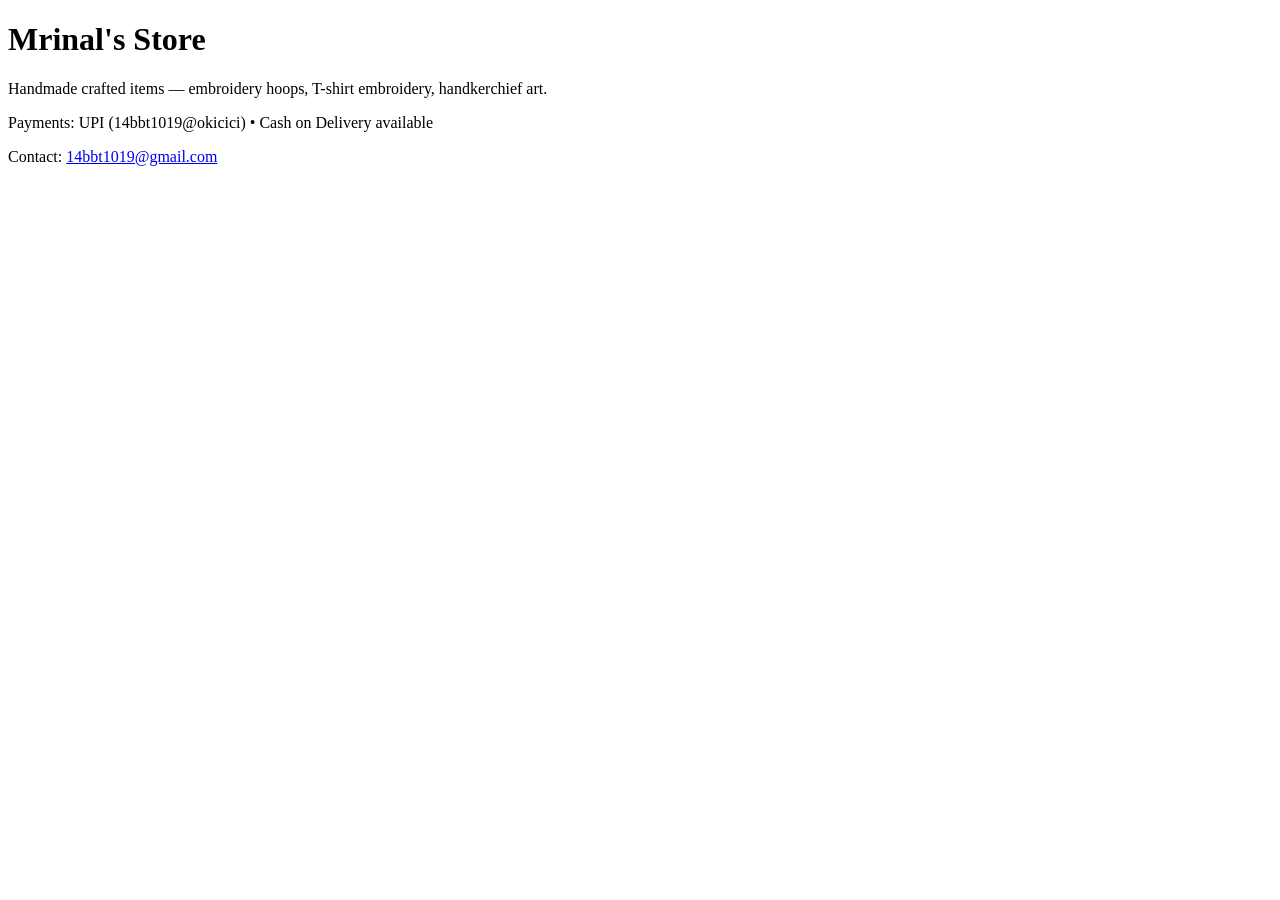
==== index.html @ 76bdb1ae "Add Mrinal store website" ====
<!doctype html>
<html lang="en">
<head>
  <meta charset="utf-8" />
  <meta name="viewport" content="width=device-width,initial-scale=1" />
  <title>Mrinal's Store</title>
  <link rel="stylesheet" href="/site/css/styles.css">
</head>
<body>
  <header class="site-header">
    <h1>Mrinal's Store</h1>
    <p>Handmade crafted items — embroidery hoops, T-shirt embroidery, handkerchief art.</p>
  </header>

  <main>
    <section id="products" class="product-grid"></section>
  </main>

  <footer class="site-footer">
    <p>Payments: UPI (14bbt1019@okicici) • Cash on Delivery available</p>
    <p>Contact: <a href="mailto:14bbt1019@gmail.com">14bbt1019@gmail.com</a></p>
  </footer>

  <script src="/site/js/app.js"></script>
</body>
</html>
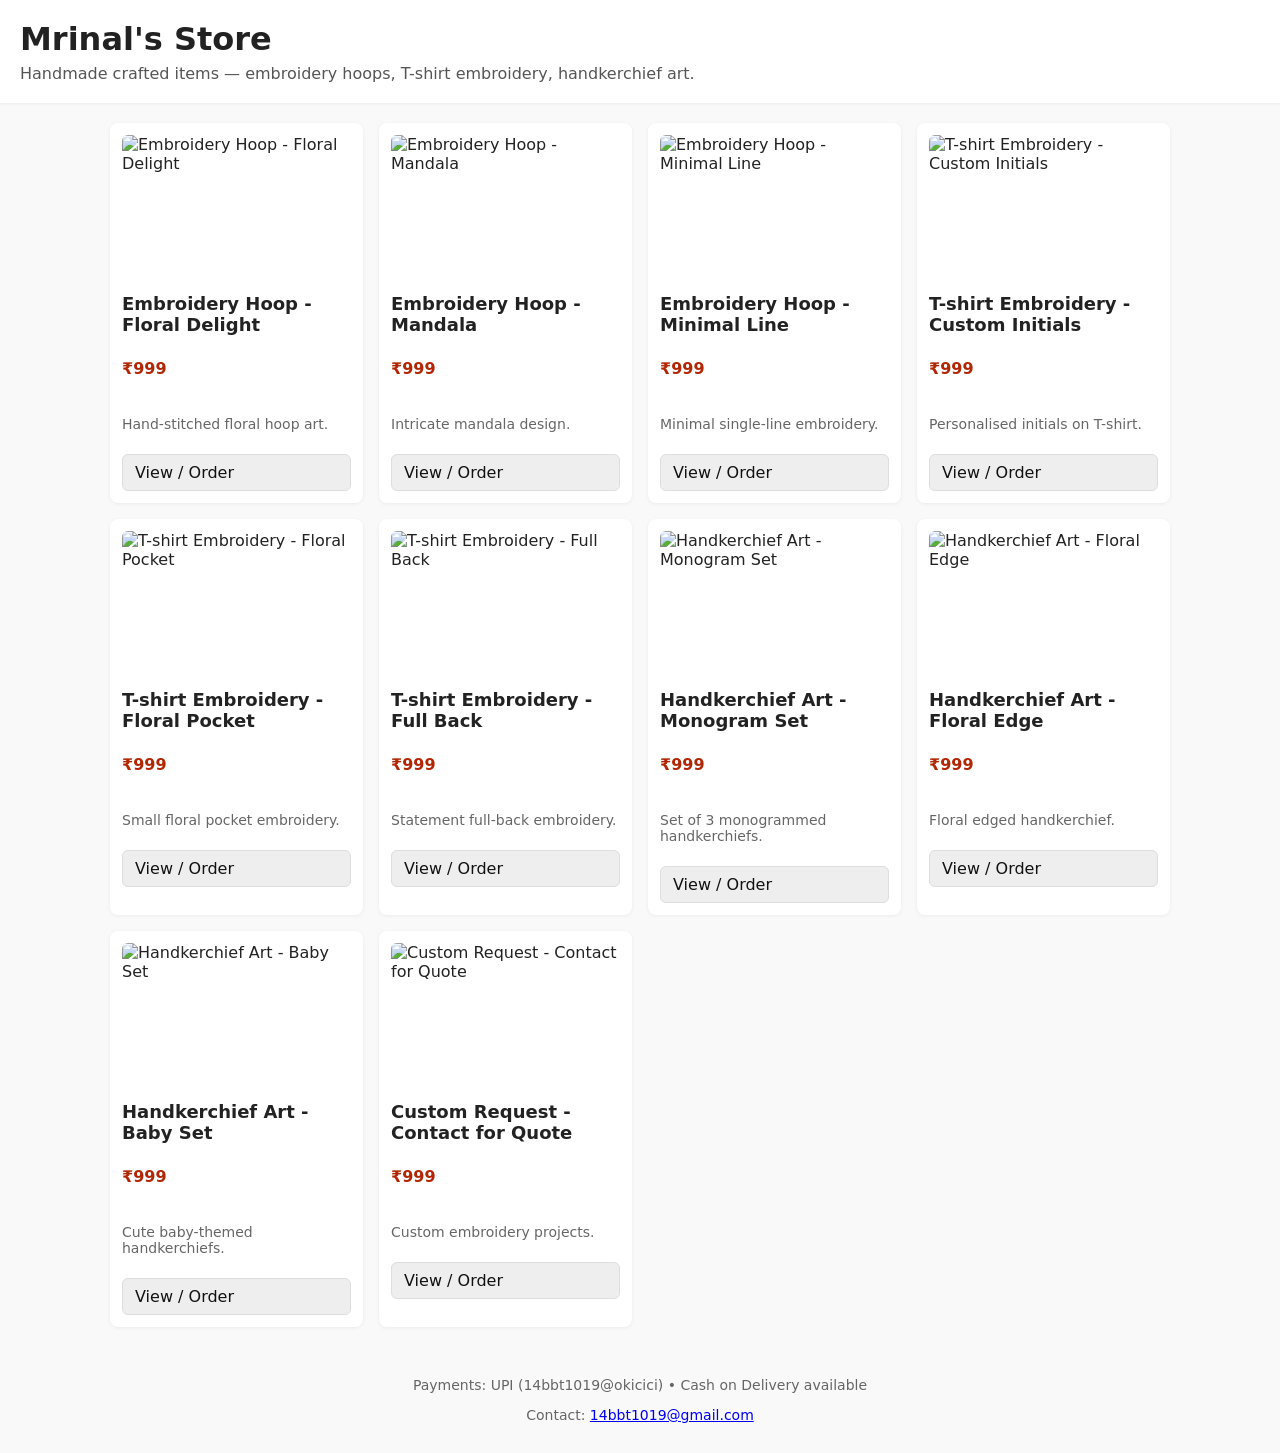
==== commit 7a2dc1ec: "Fix standalone asset paths" ====
--- a/index.html
+++ b/index.html
@@ -4,7 +4,7 @@
   <meta charset="utf-8" />
   <meta name="viewport" content="width=device-width,initial-scale=1" />
   <title>Mrinal's Store</title>
-  <link rel="stylesheet" href="/site/css/styles.css">
+  <link rel="stylesheet" href="css/styles.css">
 </head>
 <body>
   <header class="site-header">
@@ -21,6 +21,6 @@
     <p>Contact: <a href="mailto:14bbt1019@gmail.com">14bbt1019@gmail.com</a></p>
   </footer>
 
-  <script src="/site/js/app.js"></script>
+  <script src="js/app.js"></script>
 </body>
 </html>
--- a/css/styles.css
+++ b/css/styles.css
@@ -0,0 +1,28 @@
+* { box-sizing: border-box; }
+body { font-family: system-ui, -apple-system, 'Segoe UI', Roboto, 'Helvetica Neue', Arial; margin:0; color:#222; background:#f9f9f9; }
+.site-header { background: #fff; padding:20px; box-shadow:0 1px 3px rgba(0,0,0,0.06); }
+.site-header h1 { margin:0 0 6px; }
+.site-header p { margin:0; color:#555 }
+.site-footer { padding:16px; text-align:center; color:#666; font-size:14px; }
+.product-grid { display:grid; grid-template-columns: repeat(auto-fill,minmax(220px,1fr)); gap:16px; padding:20px; max-width:1100px; margin:0 auto; }
+.product-card { background:#fff; border-radius:8px; padding:12px; box-shadow:0 1px 4px rgba(0,0,0,0.06); display:flex; flex-direction:column; gap:8px; }
+.product-card img { width:100%; height:150px; object-fit:cover; border-radius:6px; }
+.product-card h3 { margin:0; font-size:18px }
+.product-card .price { color:#b12704; font-weight:600 }
+.product-card .desc { color:#666; font-size:14px }
+.btn { display:inline-block; padding:8px 12px; background:#eee; color:#111; text-decoration:none; border-radius:6px; border:1px solid #ddd; cursor:pointer; }
+.btn.primary { background:#2b8a3e; color:#fff; border-color:transparent; }
+.product-detail { max-width:900px; margin:24px auto; padding:16px; }
+.product-main { display:flex; gap:20px; flex-wrap:wrap; align-items:flex-start }
+.product-main img { width:420px; max-width:100%; border-radius:8px; box-shadow:0 1px 4px rgba(0,0,0,0.08); }
+.product-info { flex:1 }
+.hidden { display:none; }
+.order-form-wrap { margin-top:20px; background:#fff; padding:12px; border-radius:8px; box-shadow:0 1px 3px rgba(0,0,0,0.04); }
+label { display:block; margin-bottom:10px; font-size:14px }
+input, textarea { width:100%; padding:8px; border:1px solid #ddd; border-radius:6px; }
+.form-actions { display:flex; gap:8px; margin-top:8px }
+.back-link { display:inline-block; margin:8px 16px; color:#0077cc }
+@media (max-width:600px) {
+  .product-main { flex-direction:column }
+  .product-main img { width:100% }
+}
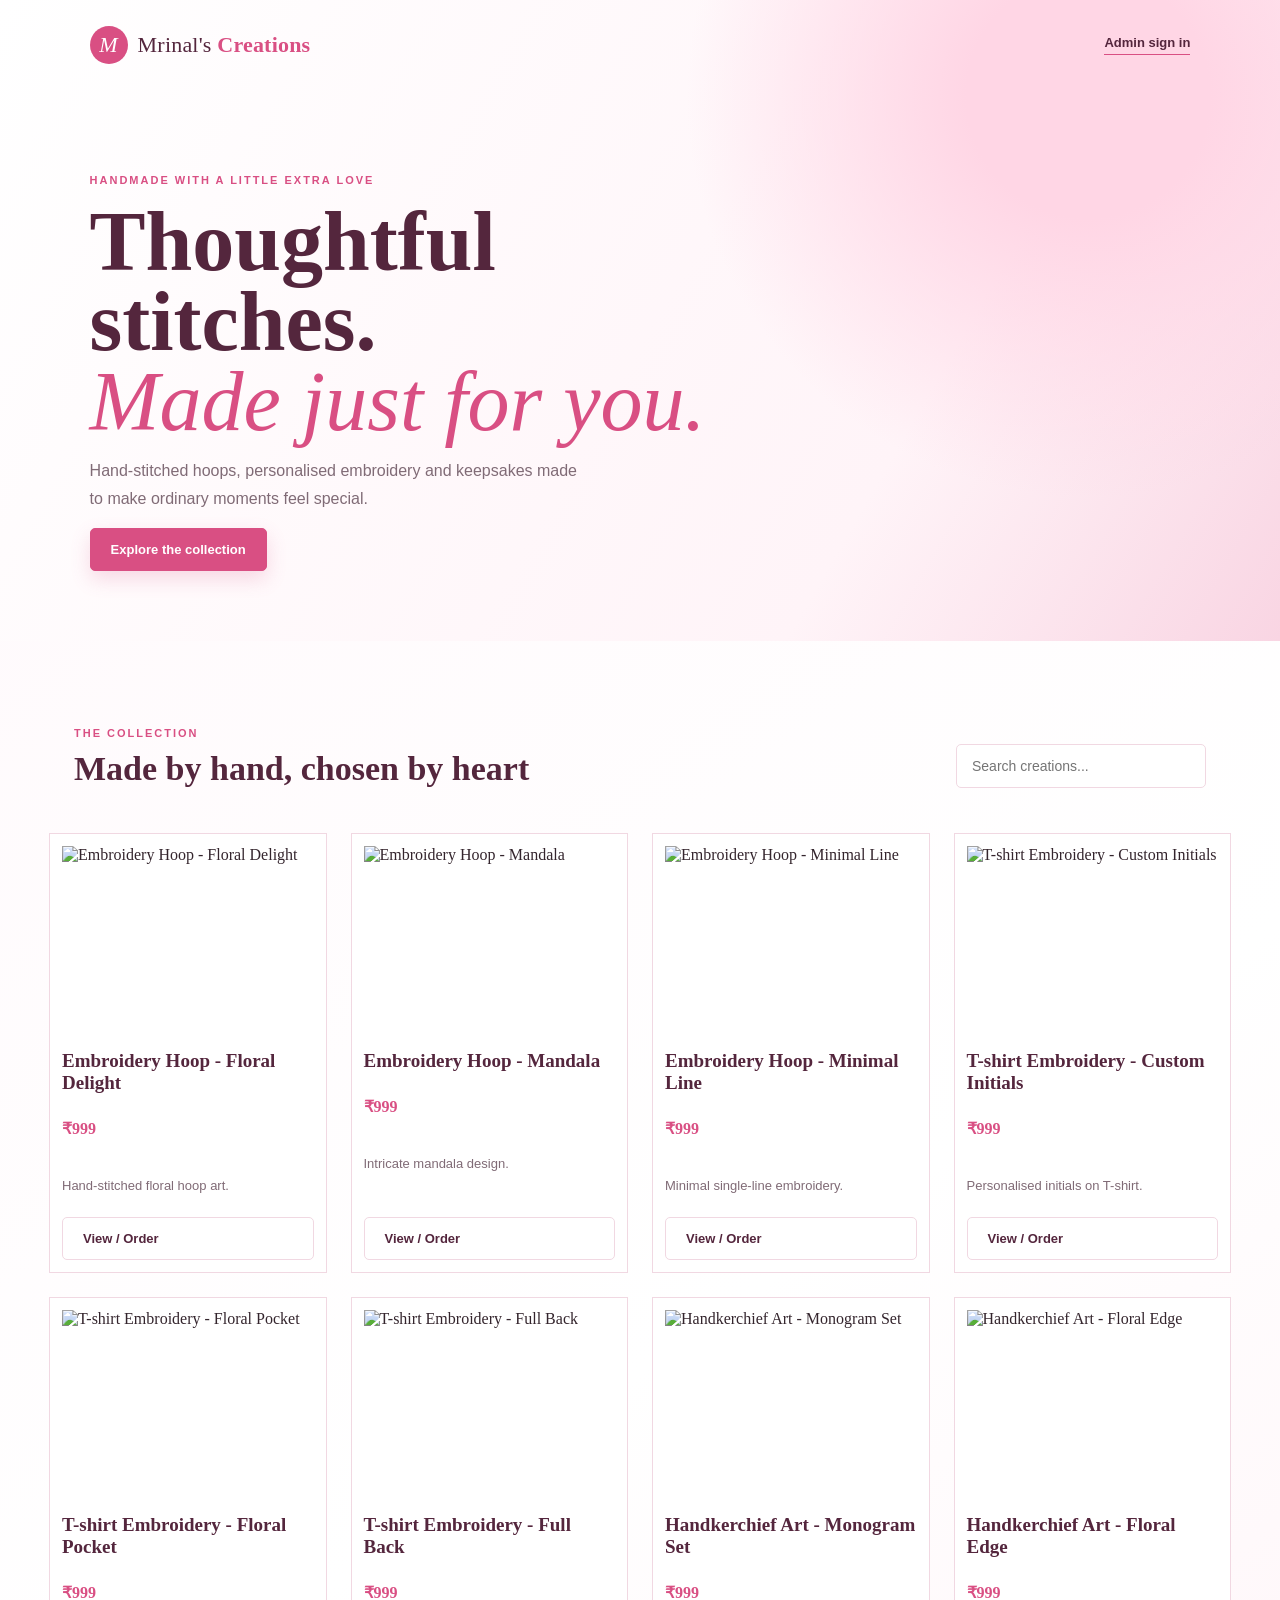
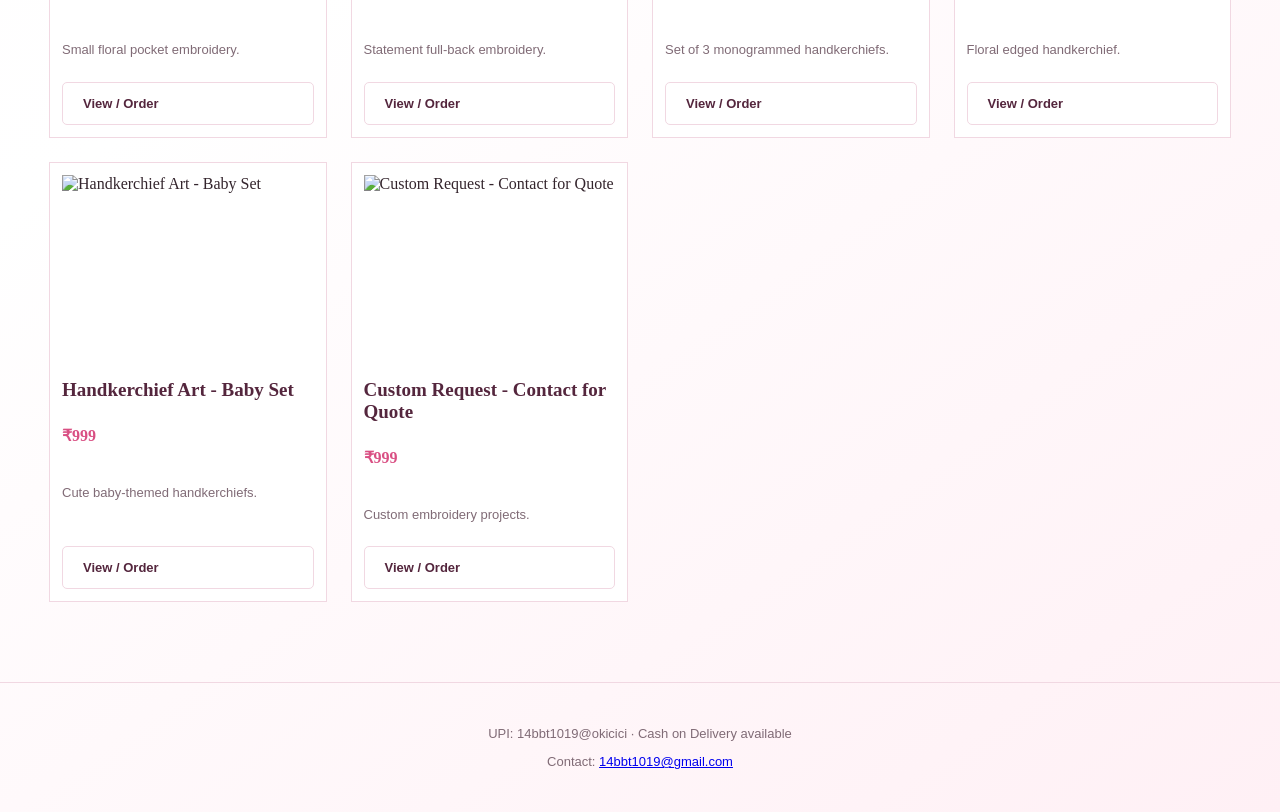
==== commit a3292988: "Customize store and add admin dashboard" ====
--- a/index.html
+++ b/index.html
@@ -3,21 +3,33 @@
 <head>
   <meta charset="utf-8" />
   <meta name="viewport" content="width=device-width,initial-scale=1" />
-  <title>Mrinal's Store</title>
+  <title>Mrinal's Creations</title>
   <link rel="stylesheet" href="css/styles.css">
 </head>
 <body>
   <header class="site-header">
-    <h1>Mrinal's Store</h1>
-    <p>Handmade crafted items — embroidery hoops, T-shirt embroidery, handkerchief art.</p>
+    <div class="nav-wrap">
+      <a class="brand" href="index.html"><span class="brand-mark">M</span><span>Mrinal's <strong>Creations</strong></span></a>
+      <a class="admin-link" href="admin.html">Admin sign in</a>
+    </div>
+    <div class="hero-copy">
+      <p class="eyebrow">Handmade with a little extra love</p>
+      <h1>Thoughtful stitches.<br><em>Made just for you.</em></h1>
+      <p>Hand-stitched hoops, personalised embroidery and keepsakes made to make ordinary moments feel special.</p>
+      <a class="btn primary" href="#products">Explore the collection</a>
+    </div>
   </header>
 
   <main>
+    <section class="collection-head">
+      <div><p class="eyebrow">The collection</p><h2>Made by hand, chosen by heart</h2></div>
+      <input id="searchProducts" class="search-input" type="search" placeholder="Search creations..." aria-label="Search creations">
+    </section>
     <section id="products" class="product-grid"></section>
   </main>
 
   <footer class="site-footer">
-    <p>Payments: UPI (14bbt1019@okicici) • Cash on Delivery available</p>
+    <p>UPI: 14bbt1019@okicici · Cash on Delivery available</p>
     <p>Contact: <a href="mailto:14bbt1019@gmail.com">14bbt1019@gmail.com</a></p>
   </footer>
 
--- a/css/styles.css
+++ b/css/styles.css
@@ -1,28 +1,9 @@
-* { box-sizing: border-box; }
-body { font-family: system-ui, -apple-system, 'Segoe UI', Roboto, 'Helvetica Neue', Arial; margin:0; color:#222; background:#f9f9f9; }
-.site-header { background: #fff; padding:20px; box-shadow:0 1px 3px rgba(0,0,0,0.06); }
-.site-header h1 { margin:0 0 6px; }
-.site-header p { margin:0; color:#555 }
-.site-footer { padding:16px; text-align:center; color:#666; font-size:14px; }
-.product-grid { display:grid; grid-template-columns: repeat(auto-fill,minmax(220px,1fr)); gap:16px; padding:20px; max-width:1100px; margin:0 auto; }
-.product-card { background:#fff; border-radius:8px; padding:12px; box-shadow:0 1px 4px rgba(0,0,0,0.06); display:flex; flex-direction:column; gap:8px; }
-.product-card img { width:100%; height:150px; object-fit:cover; border-radius:6px; }
-.product-card h3 { margin:0; font-size:18px }
-.product-card .price { color:#b12704; font-weight:600 }
-.product-card .desc { color:#666; font-size:14px }
-.btn { display:inline-block; padding:8px 12px; background:#eee; color:#111; text-decoration:none; border-radius:6px; border:1px solid #ddd; cursor:pointer; }
-.btn.primary { background:#2b8a3e; color:#fff; border-color:transparent; }
-.product-detail { max-width:900px; margin:24px auto; padding:16px; }
-.product-main { display:flex; gap:20px; flex-wrap:wrap; align-items:flex-start }
-.product-main img { width:420px; max-width:100%; border-radius:8px; box-shadow:0 1px 4px rgba(0,0,0,0.08); }
-.product-info { flex:1 }
-.hidden { display:none; }
-.order-form-wrap { margin-top:20px; background:#fff; padding:12px; border-radius:8px; box-shadow:0 1px 3px rgba(0,0,0,0.04); }
-label { display:block; margin-bottom:10px; font-size:14px }
-input, textarea { width:100%; padding:8px; border:1px solid #ddd; border-radius:6px; }
-.form-actions { display:flex; gap:8px; margin-top:8px }
-.back-link { display:inline-block; margin:8px 16px; color:#0077cc }
-@media (max-width:600px) {
-  .product-main { flex-direction:column }
-  .product-main img { width:100% }
-}
+:root { --pink:#d94f83; --deep:#54263d; --blush:#fff1f6; --ink:#34252d; --muted:#806b76; --line:#f1d8e2; }
+* { box-sizing:border-box; } body { margin:0; color:var(--ink); background:linear-gradient(145deg,#fff8fb 0%,#fff 55%,#fff0f5 100%); font-family:Georgia,'Times New Roman',serif; }
+.site-header { min-height:560px; padding:26px 7vw 70px; background:radial-gradient(circle at 85% 15%,#ffd6e5 0 10%,transparent 33%),linear-gradient(120deg,#fff 0%,#fff4f8 70%,#f9d5e3 100%); }
+.nav-wrap { max-width:1180px; margin:auto; display:flex; justify-content:space-between; align-items:center; }.brand { display:flex; gap:10px; align-items:center; color:var(--deep); font-size:22px; text-decoration:none; letter-spacing:.2px; }.brand strong { color:var(--pink); }.brand-mark { display:grid; place-items:center; width:38px; height:38px; border-radius:50%; background:var(--pink); color:white; font-style:italic; }.admin-link { color:var(--deep); text-decoration:none; font:600 13px Arial,sans-serif; border-bottom:1px solid var(--pink); padding-bottom:4px; }
+.hero-copy { max-width:1180px; margin:110px auto 0; }.eyebrow { color:var(--pink); text-transform:uppercase; letter-spacing:2px; font:700 11px Arial,sans-serif; }.hero-copy h1 { margin:16px 0; max-width:650px; font-size:clamp(46px,7vw,84px); line-height:.95; color:var(--deep); }.hero-copy h1 em { color:var(--pink); font-weight:normal; }.hero-copy > p:not(.eyebrow) { max-width:490px; color:var(--muted); font:16px/1.7 Arial,sans-serif; }.btn { display:inline-block; padding:13px 20px; background:#fff; color:var(--deep); text-decoration:none; border:1px solid var(--line); border-radius:5px; cursor:pointer; font:600 13px Arial,sans-serif; }.btn.primary { background:var(--pink); color:#fff; border-color:var(--pink); box-shadow:0 8px 20px #d94f8333; }
+.collection-head { max-width:1180px; margin:75px auto 25px; padding:0 24px; display:flex; align-items:end; justify-content:space-between; gap:20px; }.collection-head h2 { margin:8px 0 0; color:var(--deep); font-size:34px; }.search-input { width:250px; padding:13px 15px; border:1px solid var(--line); border-radius:5px; background:#fff; font:14px Arial,sans-serif; }.product-grid { display:grid; grid-template-columns:repeat(auto-fit,minmax(230px,1fr)); gap:24px; padding:20px 24px 80px; max-width:1230px; margin:auto; }.product-card { background:#fff; border:1px solid var(--line); padding:12px; display:flex; flex-direction:column; gap:9px; transition:transform .2s,box-shadow .2s; }.product-card:hover { transform:translateY(-5px); box-shadow:0 14px 30px #d94f8322; }.product-card img { width:100%; height:190px; object-fit:cover; }.product-card h3 { margin:5px 0 0; font-size:19px; color:var(--deep); }.product-card .price { color:var(--pink); font-weight:bold; }.product-card .desc { color:var(--muted); font:13px/1.5 Arial,sans-serif; flex:1; }.site-footer { padding:30px; text-align:center; color:var(--muted); font:13px Arial,sans-serif; border-top:1px solid var(--line); }.product-detail { max-width:1000px; margin:45px auto; padding:16px; }.product-main { display:flex; gap:42px; flex-wrap:wrap; align-items:flex-start; }.product-main img { width:500px; max-width:100%; border:1px solid var(--line); }.product-info { flex:1; min-width:270px; }.product-info h2 { font-size:42px; color:var(--deep); }.product-info p { font:16px/1.7 Arial,sans-serif; color:var(--muted); }.hidden { display:none; }.order-form-wrap { margin-top:25px; background:var(--blush); padding:22px; border:1px solid var(--line); }.back-link { display:inline-block; margin-top:35px; color:var(--pink); font:13px Arial,sans-serif; }.form-actions { display:flex; gap:8px; margin-top:8px; } label { display:block; margin-bottom:12px; font:13px Arial,sans-serif; } input,textarea { width:100%; padding:11px; border:1px solid var(--line); border-radius:4px; } 
+@media (max-width:600px) { .site-header { min-height:520px; padding:20px 22px 50px; }.hero-copy { margin-top:90px; }.collection-head { display:block; margin-top:45px; }.search-input { width:100%; margin-top:20px; }.collection-head h2 { font-size:29px; }.product-main { flex-direction:column; }.product-info h2 { font-size:34px; } }
+.admin-page { max-width:1100px; margin:55px auto; padding:0 24px 80px; }.admin-panel { background:#fff; border:1px solid var(--line); padding:34px; box-shadow:0 12px 35px #d94f8314; }.admin-panel h1 { color:var(--deep); font-size:38px; margin:8px 0 12px; }.admin-panel p { color:var(--muted); font:14px/1.6 Arial,sans-serif; }.admin-panel form { max-width:620px; }.admin-panel small { display:block; margin-top:14px; color:var(--muted); font:12px Arial,sans-serif; }.dashboard-head { display:flex; justify-content:space-between; gap:20px; align-items:flex-start; }.dashboard-head .btn { margin-left:7px; }.admin-note { background:var(--blush); padding:12px 14px; border-left:3px solid var(--pink); }.product-editor { display:grid; grid-template-columns:1fr 1fr; gap:0 18px; margin:25px 0 35px; }.product-editor label:nth-child(4),.product-editor label:nth-child(5),.product-editor label:nth-child(6),.product-editor div { grid-column:1 / -1; }.admin-products { display:grid; gap:10px; }.admin-product { display:grid; grid-template-columns:58px 1fr auto auto; gap:14px; align-items:center; border-top:1px solid var(--line); padding:12px 0; }.admin-product img { width:58px; height:58px; object-fit:cover; }.admin-product div { display:grid; gap:4px; }.admin-product strong { color:var(--deep); }.admin-product span { color:var(--pink); font:600 13px Arial,sans-serif; }.admin-product small { margin:0; }.admin-product .btn { padding:8px 11px; }
+@media (max-width:600px) { .dashboard-head { display:block; }.dashboard-head .btn { margin:5px 5px 0 0; }.admin-panel { padding:22px; }.product-editor { display:block; }.admin-product { grid-template-columns:45px 1fr; }.admin-product .btn { grid-row:2; }.admin-product img { width:45px; height:45px; } }
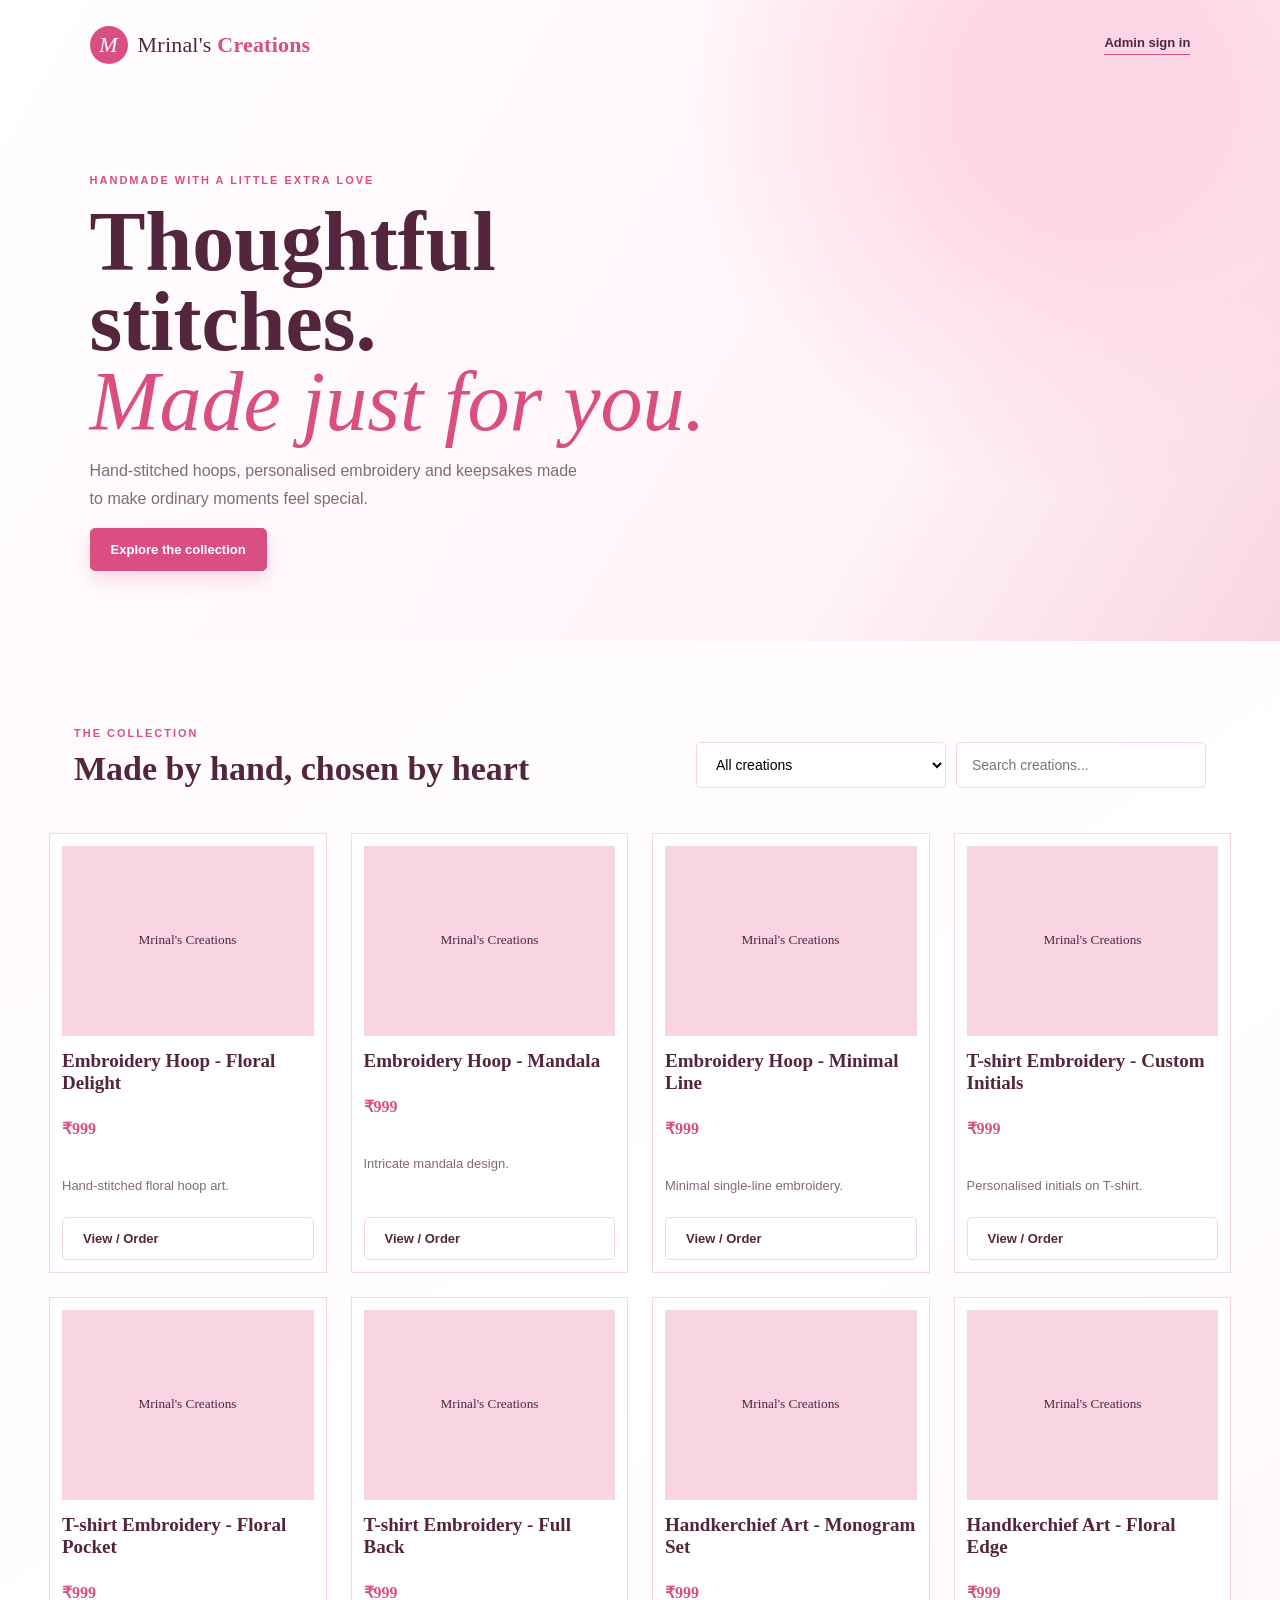
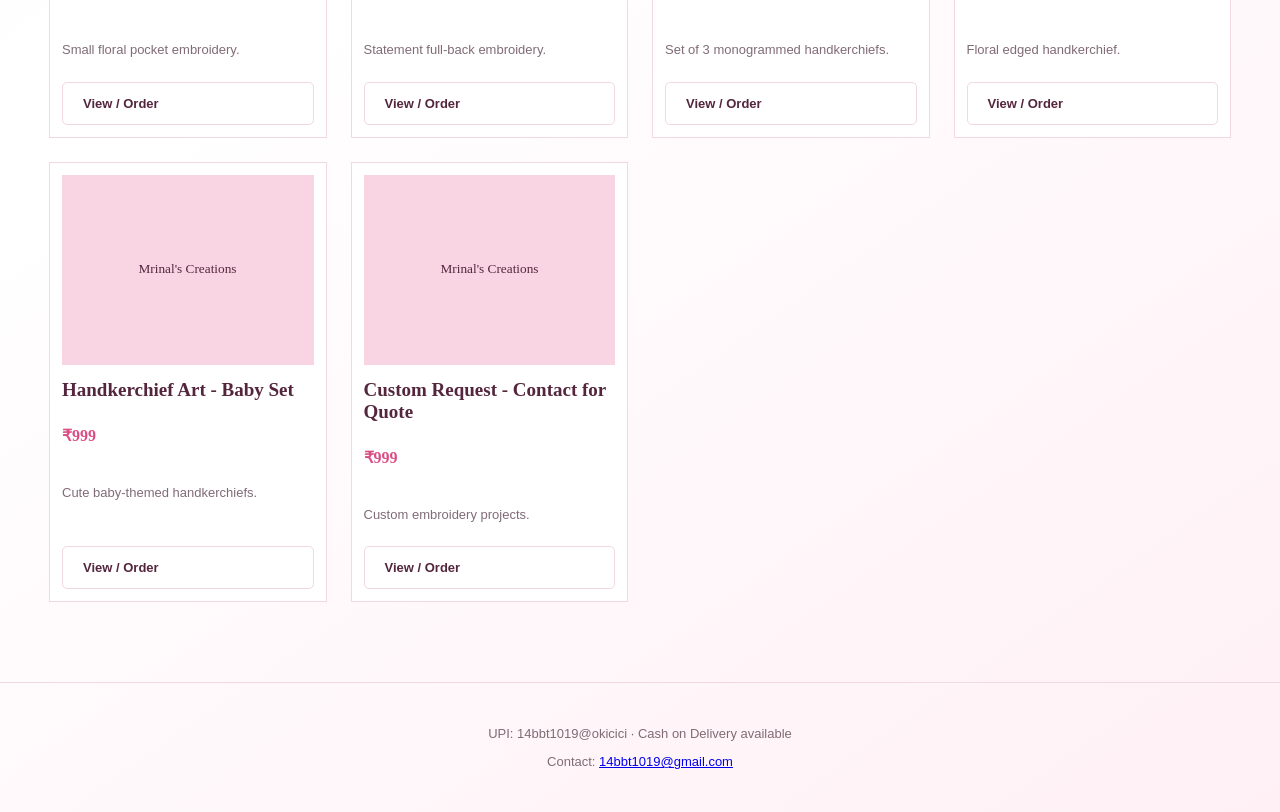
==== commit 32121284: "Improve storefront and prepare GitHub Pages" ====
--- a/index.html
+++ b/index.html
@@ -23,7 +23,7 @@
   <main>
     <section class="collection-head">
       <div><p class="eyebrow">The collection</p><h2>Made by hand, chosen by heart</h2></div>
-      <input id="searchProducts" class="search-input" type="search" placeholder="Search creations..." aria-label="Search creations">
+      <div class="collection-tools"><select id="categoryProducts" class="search-input" aria-label="Filter by category"><option value="all">All creations</option><option value="hoop">Embroidery hoops</option><option value="shirt">T-shirt embroidery</option><option value="handkerchief">Handkerchief art</option><option value="custom">Custom requests</option></select><input id="searchProducts" class="search-input" type="search" placeholder="Search creations..." aria-label="Search creations"></div>
     </section>
     <section id="products" class="product-grid"></section>
   </main>
--- a/css/styles.css
+++ b/css/styles.css
@@ -7,3 +7,5 @@
 @media (max-width:600px) { .site-header { min-height:520px; padding:20px 22px 50px; }.hero-copy { margin-top:90px; }.collection-head { display:block; margin-top:45px; }.search-input { width:100%; margin-top:20px; }.collection-head h2 { font-size:29px; }.product-main { flex-direction:column; }.product-info h2 { font-size:34px; } }
 .admin-page { max-width:1100px; margin:55px auto; padding:0 24px 80px; }.admin-panel { background:#fff; border:1px solid var(--line); padding:34px; box-shadow:0 12px 35px #d94f8314; }.admin-panel h1 { color:var(--deep); font-size:38px; margin:8px 0 12px; }.admin-panel p { color:var(--muted); font:14px/1.6 Arial,sans-serif; }.admin-panel form { max-width:620px; }.admin-panel small { display:block; margin-top:14px; color:var(--muted); font:12px Arial,sans-serif; }.dashboard-head { display:flex; justify-content:space-between; gap:20px; align-items:flex-start; }.dashboard-head .btn { margin-left:7px; }.admin-note { background:var(--blush); padding:12px 14px; border-left:3px solid var(--pink); }.product-editor { display:grid; grid-template-columns:1fr 1fr; gap:0 18px; margin:25px 0 35px; }.product-editor label:nth-child(4),.product-editor label:nth-child(5),.product-editor label:nth-child(6),.product-editor div { grid-column:1 / -1; }.admin-products { display:grid; gap:10px; }.admin-product { display:grid; grid-template-columns:58px 1fr auto auto; gap:14px; align-items:center; border-top:1px solid var(--line); padding:12px 0; }.admin-product img { width:58px; height:58px; object-fit:cover; }.admin-product div { display:grid; gap:4px; }.admin-product strong { color:var(--deep); }.admin-product span { color:var(--pink); font:600 13px Arial,sans-serif; }.admin-product small { margin:0; }.admin-product .btn { padding:8px 11px; }
 @media (max-width:600px) { .dashboard-head { display:block; }.dashboard-head .btn { margin:5px 5px 0 0; }.admin-panel { padding:22px; }.product-editor { display:block; }.admin-product { grid-template-columns:45px 1fr; }.admin-product .btn { grid-row:2; }.admin-product img { width:45px; height:45px; } }
+.collection-tools { display:flex; gap:10px; }.empty-state { grid-column:1/-1; padding:50px; text-align:center; color:var(--muted); font:15px Arial,sans-serif; }
+@media (max-width:600px) { .collection-tools { display:block; } }
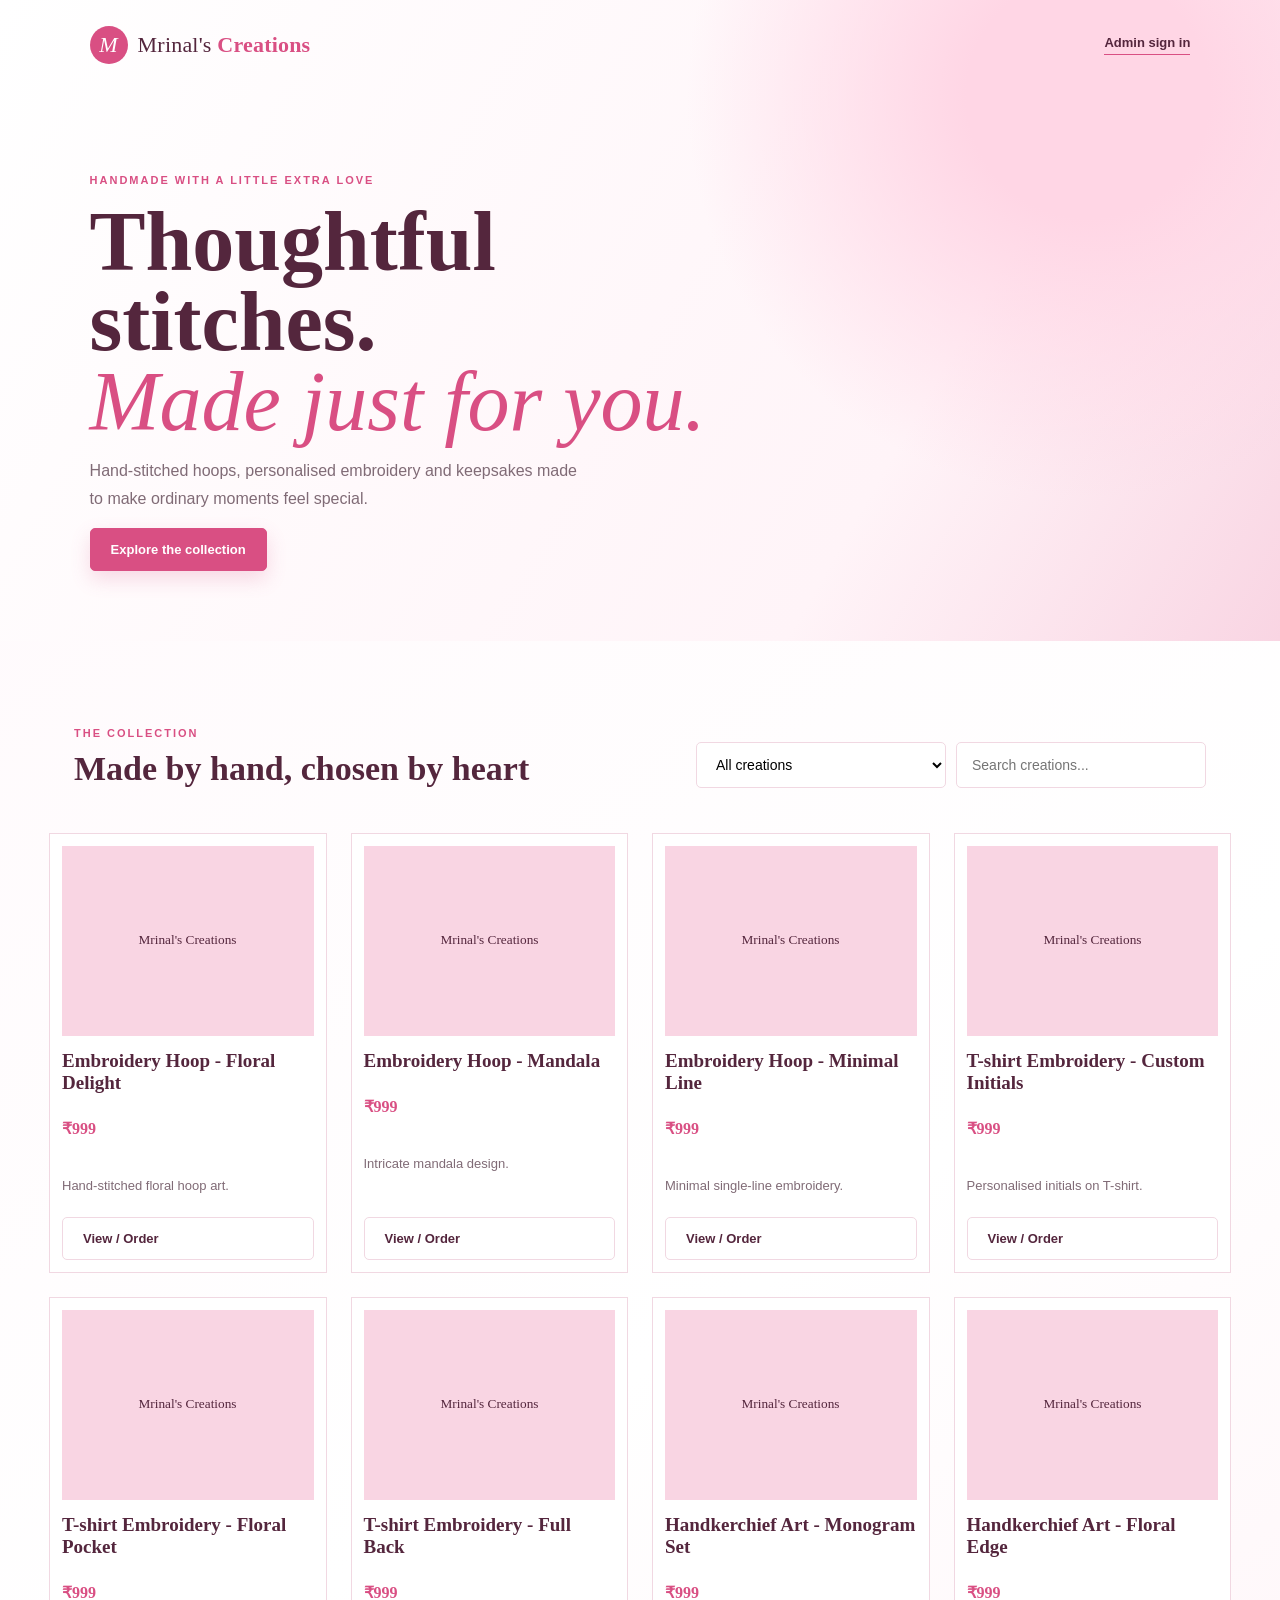
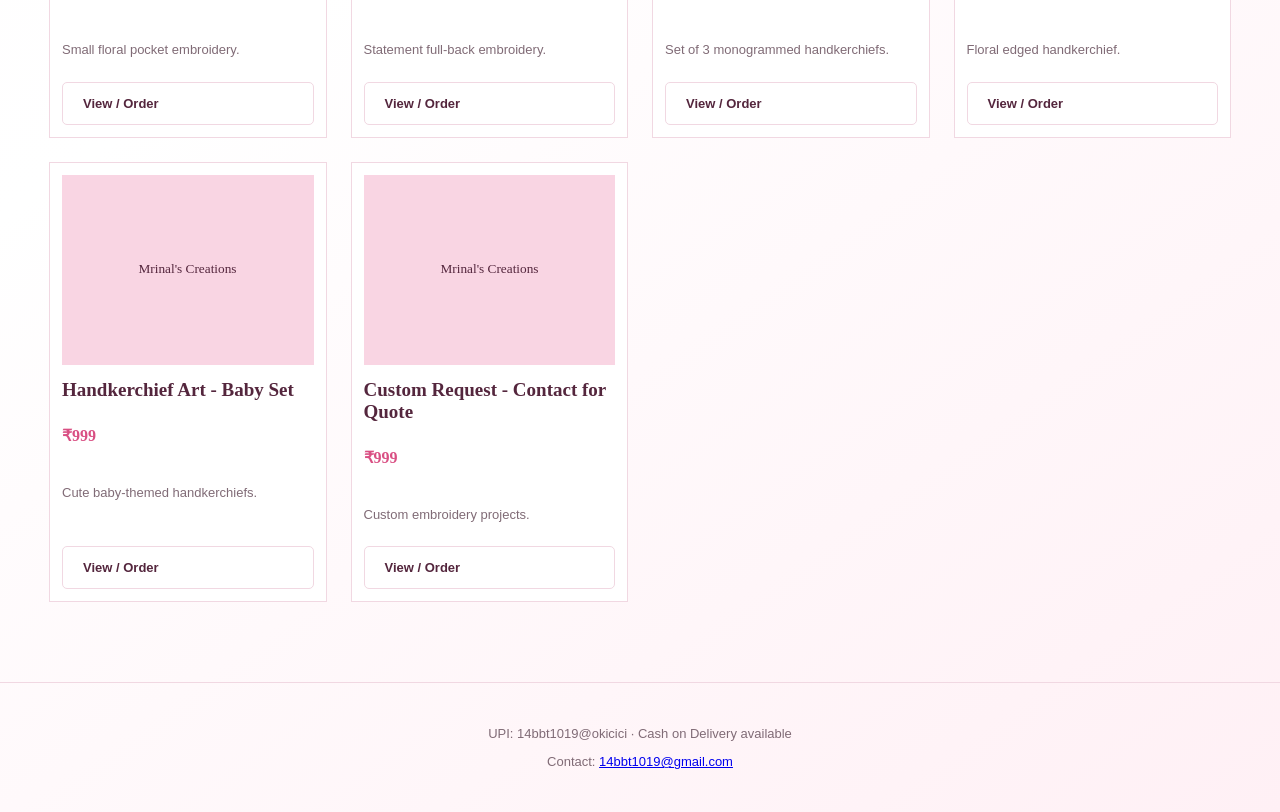
==== commit 23f0b7ab: "Add shared store settings and live admin sync" ====
--- a/index.html
+++ b/index.html
@@ -9,7 +9,7 @@
 <body>
   <header class="site-header">
     <div class="nav-wrap">
-      <a class="brand" href="index.html"><span class="brand-mark">M</span><span>Mrinal's <strong>Creations</strong></span></a>
+      <a class="brand" href="index.html"><span class="brand-mark">M</span><span><span data-store-name>Mrinal's</span> <strong data-store-brand>Creations</strong></span></a>
       <a class="admin-link" href="admin.html">Admin sign in</a>
     </div>
     <div class="hero-copy">
@@ -29,8 +29,8 @@
   </main>
 
   <footer class="site-footer">
-    <p>UPI: 14bbt1019@okicici · Cash on Delivery available</p>
-    <p>Contact: <a href="mailto:14bbt1019@gmail.com">14bbt1019@gmail.com</a></p>
+    <p>UPI: <span data-upi>14bbt1019@okicici</span> · <span data-cod>Cash on Delivery available</span></p>
+    <p>Contact: <a data-contact-link href="mailto:14bbt1019@gmail.com"><span data-contact>14bbt1019@gmail.com</span></a></p>
   </footer>
 
   <script src="js/app.js"></script>
--- a/css/styles.css
+++ b/css/styles.css
@@ -7,5 +7,7 @@
 @media (max-width:600px) { .site-header { min-height:520px; padding:20px 22px 50px; }.hero-copy { margin-top:90px; }.collection-head { display:block; margin-top:45px; }.search-input { width:100%; margin-top:20px; }.collection-head h2 { font-size:29px; }.product-main { flex-direction:column; }.product-info h2 { font-size:34px; } }
 .admin-page { max-width:1100px; margin:55px auto; padding:0 24px 80px; }.admin-panel { background:#fff; border:1px solid var(--line); padding:34px; box-shadow:0 12px 35px #d94f8314; }.admin-panel h1 { color:var(--deep); font-size:38px; margin:8px 0 12px; }.admin-panel p { color:var(--muted); font:14px/1.6 Arial,sans-serif; }.admin-panel form { max-width:620px; }.admin-panel small { display:block; margin-top:14px; color:var(--muted); font:12px Arial,sans-serif; }.dashboard-head { display:flex; justify-content:space-between; gap:20px; align-items:flex-start; }.dashboard-head .btn { margin-left:7px; }.admin-note { background:var(--blush); padding:12px 14px; border-left:3px solid var(--pink); }.product-editor { display:grid; grid-template-columns:1fr 1fr; gap:0 18px; margin:25px 0 35px; }.product-editor label:nth-child(4),.product-editor label:nth-child(5),.product-editor label:nth-child(6),.product-editor div { grid-column:1 / -1; }.admin-products { display:grid; gap:10px; }.admin-product { display:grid; grid-template-columns:58px 1fr auto auto; gap:14px; align-items:center; border-top:1px solid var(--line); padding:12px 0; }.admin-product img { width:58px; height:58px; object-fit:cover; }.admin-product div { display:grid; gap:4px; }.admin-product strong { color:var(--deep); }.admin-product span { color:var(--pink); font:600 13px Arial,sans-serif; }.admin-product small { margin:0; }.admin-product .btn { padding:8px 11px; }
 @media (max-width:600px) { .dashboard-head { display:block; }.dashboard-head .btn { margin:5px 5px 0 0; }.admin-panel { padding:22px; }.product-editor { display:block; }.admin-product { grid-template-columns:45px 1fr; }.admin-product .btn { grid-row:2; }.admin-product img { width:45px; height:45px; } }
+.settings-editor { border-top:1px solid var(--line); padding-top:24px; margin-top:24px; max-width:none !important; }.settings-editor h2,.product-editor h2 { color:var(--deep); font-size:24px; grid-column:1/-1; }.settings-grid { display:grid; grid-template-columns:1fr 1fr; gap:0 18px; }.check-label { display:flex; align-items:center; gap:8px; }.check-label input { width:auto; }.settings-editor > button { margin-top:8px; }
+@media (max-width:600px) { .settings-grid { display:block; } }
 .collection-tools { display:flex; gap:10px; }.empty-state { grid-column:1/-1; padding:50px; text-align:center; color:var(--muted); font:15px Arial,sans-serif; }
 @media (max-width:600px) { .collection-tools { display:block; } }
